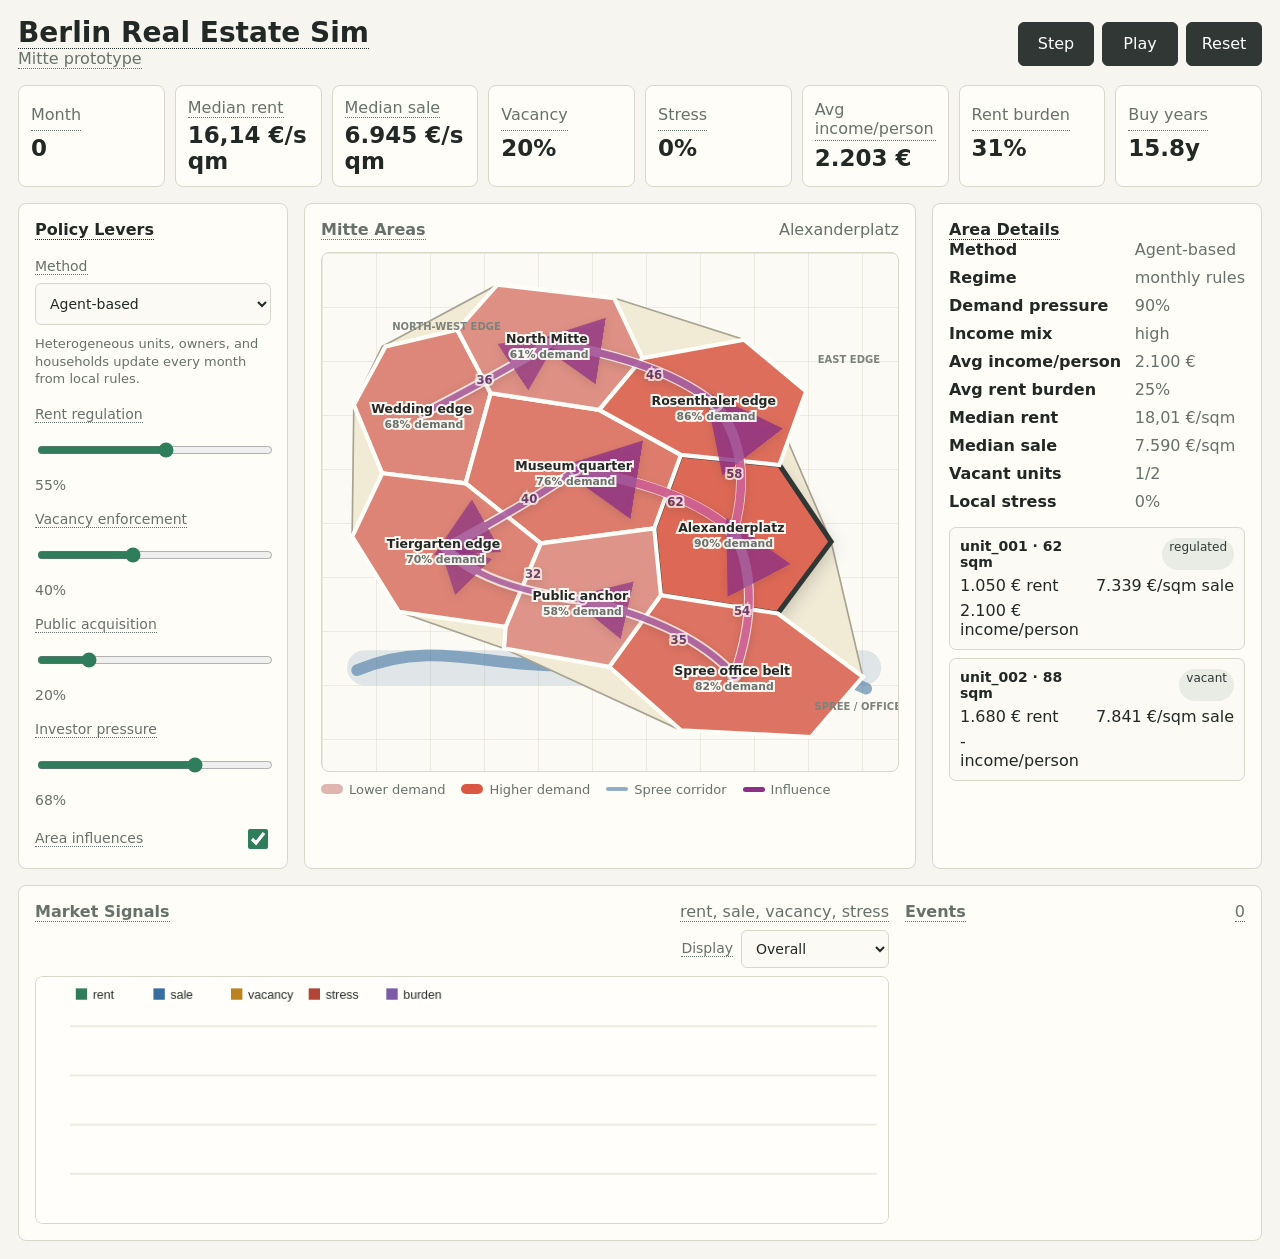
==== web/index.html @ 1802c82b "Add area-to-area influence modeling; implement spillover effects and UI controls for influence displ" ====
<!doctype html>
<html lang="en">
  <head>
    <meta charset="utf-8" />
    <meta name="viewport" content="width=device-width, initial-scale=1, viewport-fit=cover" />
    <meta name="theme-color" content="#303734" />
    <meta name="apple-mobile-web-app-capable" content="yes" />
    <meta name="apple-mobile-web-app-title" content="Berlin RE Sim" />
    <meta name="apple-mobile-web-app-status-bar-style" content="black-translucent" />
    <title>Berlin Real Estate Sim</title>
    <link rel="manifest" href="manifest.webmanifest" />
    <link rel="icon" href="icon.svg" type="image/svg+xml" />
    <link rel="apple-touch-icon" href="icon.svg" />
    <link rel="stylesheet" href="styles.css" />
  </head>
  <body>
    <main class="app">
      <header class="topbar">
        <div>
          <h1>
            <span
              class="info"
              tabindex="0"
              data-tooltip="A small game prototype for exploring how rent, purchase prices, vacancy, ownership, and policy interact in Berlin housing."
            >Berlin Real Estate Sim</span>
          </h1>
          <p
            class="info"
            tabindex="0"
            data-tooltip="The first scenario focuses on Mitte. More districts can be added later with the same data structure."
          >Mitte prototype</p>
        </div>
        <div class="run-controls" aria-label="simulation controls">
          <button id="stepBtn" type="button" title="Advance one month">Step</button>
          <button id="playBtn" type="button" title="Run or pause the simulation">Play</button>
          <button id="resetBtn" type="button" title="Reset scenario">Reset</button>
        </div>
      </header>

      <section class="metrics" aria-label="market metrics">
        <article>
          <span class="info" tabindex="0" data-tooltip="Each step advances the simulation by one month.">Month</span>
          <strong id="monthMetric">0</strong>
        </article>
        <article>
          <span
            class="info"
            tabindex="0"
            data-tooltip="The middle rent per square meter across all simulated units. This shows rental pressure without being dominated by one extreme unit."
          >Median rent</span>
          <strong id="rentMetric">-</strong>
        </article>
        <article>
          <span
            class="info"
            tabindex="0"
            data-tooltip="The middle estimated purchase price per square meter. This tracks the ownership and investor side of the market."
          >Median sale</span>
          <strong id="saleMetric">-</strong>
        </article>
        <article>
          <span
            class="info"
            tabindex="0"
            data-tooltip="The share of units currently empty. Vacancy can represent transition, speculation, enforcement gaps, or unaffordable supply."
          >Vacancy</span>
          <strong id="vacancyMetric">-</strong>
        </article>
        <article>
          <span
            class="info"
            tabindex="0"
            data-tooltip="Average household displacement stress. It rises when rent burden exceeds what households can tolerate."
          >Stress</span>
          <strong id="stressMetric">-</strong>
        </article>
        <article>
          <span
            class="info"
            tabindex="0"
            data-tooltip="Average monthly income per person, calculated as household income divided by household size."
          >Avg income/person</span>
          <strong id="incomeMetric">-</strong>
        </article>
        <article>
          <span
            class="info"
            tabindex="0"
            data-tooltip="Average rent burden across occupied units: monthly rent divided by monthly household income."
          >Rent burden</span>
          <strong id="burdenMetric">-</strong>
        </article>
        <article>
          <span
            class="info"
            tabindex="0"
            data-tooltip="Median purchase price compared with annual average individual income. Higher values mean buying is less reachable."
          >Buy years</span>
          <strong id="buyYearsMetric">-</strong>
        </article>
      </section>

      <section class="workspace">
        <aside class="panel controls-panel" aria-label="policy levers">
          <h2>
            <span
              class="info"
              tabindex="0"
              data-tooltip="Change these levers to test how regulation, enforcement, public ownership, and investment pressure alter the market."
            >Policy Levers</span>
          </h2>
          <label>
            <span
              class="info"
              tabindex="0"
              data-tooltip="Choose the simulation method. Agent-based follows unit and household rules; Markov chain samples market regimes from a transition matrix."
            >Method</span>
            <select id="methodControl">
              <option value="agent_based">Agent-based</option>
              <option value="markov_chain">Markov chain</option>
              <option value="mcmc_state">MCMC state sampler</option>
            </select>
          </label>
          <p id="methodDescription" class="method-description"></p>
          <label>
            <span
              class="info"
              tabindex="0"
              data-tooltip="Higher values slow rent increases, especially for regulated units. This can reduce stress but may shift owner incentives."
            >Rent regulation</span>
            <input id="rentControl" type="range" min="0" max="100" value="55" />
            <output id="rentControlValue">55%</output>
          </label>
          <label>
            <span
              class="info"
              tabindex="0"
              data-tooltip="Higher values make it more likely that vacant units return to rental supply."
            >Vacancy enforcement</span>
            <input id="vacancyControl" type="range" min="0" max="100" value="40" />
            <output id="vacancyControlValue">40%</output>
          </label>
          <label>
            <span
              class="info"
              tabindex="0"
              data-tooltip="Represents public or social ownership pressure. Higher values soften local demand pressure and speculative growth."
            >Public acquisition</span>
            <input id="publicControl" type="range" min="0" max="100" value="20" />
            <output id="publicControlValue">20%</output>
          </label>
          <label>
            <span
              class="info"
              tabindex="0"
              data-tooltip="Higher values increase purchase-price growth and make rental-to-sale conversion more attractive to profit-seeking owners."
            >Investor pressure</span>
            <input id="investorControl" type="range" min="0" max="100" value="68" />
            <output id="investorControlValue">68%</output>
          </label>
          <label class="toggle-row">
            <span
              class="info"
              tabindex="0"
              data-tooltip="Show directed area-to-area influence arrows. Thicker arrows mean stronger spillover pressure between areas."
            >Area influences</span>
            <input id="influenceControl" type="checkbox" checked />
          </label>
        </aside>

        <section class="map-panel" aria-label="neighborhood map">
          <div class="section-heading">
            <h2>
              <span
                class="info"
                tabindex="0"
                data-tooltip="A stylized Mitte map. Each labeled shape is clickable, and warmer color means higher demand pressure."
              >Mitte Areas</span>
            </h2>
            <span id="selectedName">Alexanderplatz</span>
          </div>
          <div id="mapGrid" class="map-canvas"></div>
        </section>

        <section class="panel detail-panel" aria-label="selected neighborhood details">
          <h2>
            <span
              class="info"
              tabindex="0"
              data-tooltip="Local values for the selected area, including rent, sale price, vacancy, and tenant stress."
            >Area Details</span>
          </h2>
          <dl id="areaDetails"></dl>
          <div class="unit-list" id="unitList"></div>
        </section>
      </section>

      <section class="chart-panel" aria-label="simulation charts">
        <div>
          <div class="section-heading">
            <h2>
              <span
                class="info"
                tabindex="0"
                data-tooltip="The chart compares normalized trends, so rent and sale prices show direction rather than exact euro values."
              >Market Signals</span>
            </h2>
            <span
              class="info"
              tabindex="0"
              data-tooltip="Green is rent, blue is sale price, yellow is vacancy, red is displacement stress."
            >rent, sale, vacancy, stress</span>
          </div>
          <div class="chart-tools" aria-label="market signal display options">
            <label>
              <span
                class="info"
                tabindex="0"
                data-tooltip="Overall compresses the full timeline into the visible chart. Time-series scroll gives each month fixed horizontal space and scrolls to the latest step."
              >Display</span>
              <select id="chartModeControl">
                <option value="overall">Overall</option>
                <option value="time_series">Time-series scroll</option>
              </select>
            </label>
          </div>
          <div id="chartViewport" class="chart-viewport">
            <canvas id="marketChart" width="900" height="260"></canvas>
          </div>
        </div>
        <div class="event-log">
          <div class="section-heading">
            <h2>
              <span
                class="info"
                tabindex="0"
                data-tooltip="Events explain why the model changed, such as displacement, vacancy enforcement, or conversion toward sale."
              >Events</span>
            </h2>
            <span
              id="eventCount"
              class="info"
              tabindex="0"
              data-tooltip="Number of logged simulation events."
            >0</span>
          </div>
          <ol id="eventLog"></ol>
        </div>
      </section>
    </main>

    <script src="game.js"></script>
    <script>
      if ("serviceWorker" in navigator && location.protocol !== "file:") {
        navigator.serviceWorker.register("service-worker.js");
      }
    </script>
  </body>
</html>
---- web/styles.css ----
:root {
  color-scheme: light;
  --bg: #f6f5ef;
  --ink: #222826;
  --muted: #66716b;
  --line: #d9d7ca;
  --panel: #fffdf7;
  --green: #2f7d5b;
  --red: #b44435;
  --blue: #386d9f;
  --gold: #b98321;
  --dark: #303734;
}

* {
  box-sizing: border-box;
}

html,
body {
  overflow-x: hidden;
}

body {
  margin: 0;
  background: var(--bg);
  color: var(--ink);
  font-family:
    Inter, ui-sans-serif, system-ui, -apple-system, BlinkMacSystemFont, "Segoe UI", sans-serif;
  -webkit-text-size-adjust: 100%;
}

button,
input,
select {
  font: inherit;
}

button,
.map-area,
input[type="range"] {
  touch-action: manipulation;
}

.app {
  display: grid;
  gap: 16px;
  min-height: 100vh;
  max-width: 100vw;
  padding: max(18px, env(safe-area-inset-top)) max(18px, env(safe-area-inset-right))
    max(18px, env(safe-area-inset-bottom)) max(18px, env(safe-area-inset-left));
}

.topbar,
.metrics,
.workspace,
.chart-panel {
  width: min(1380px, 100%);
  min-width: 0;
  margin: 0 auto;
}

.topbar {
  display: flex;
  align-items: center;
  justify-content: space-between;
  gap: 16px;
}

h1,
h2,
p {
  margin: 0;
}

h1 {
  font-size: 28px;
  font-weight: 760;
  letter-spacing: 0;
  line-height: 1.08;
}

h2 {
  font-size: 16px;
  letter-spacing: 0;
}

.topbar p,
.section-heading span,
.metrics span,
.panel label,
.event-log li,
dd {
  color: var(--muted);
}

.info {
  position: relative;
  display: inline-flex;
  align-items: center;
  width: fit-content;
  border-bottom: 1px dotted currentColor;
  cursor: help;
  outline: none;
  max-width: 100%;
}

.info::after {
  position: absolute;
  z-index: 20;
  left: 0;
  bottom: calc(100% + 9px);
  width: min(280px, calc(100vw - 36px));
  padding: 9px 10px;
  border: 1px solid #202623;
  border-radius: 7px;
  background: #202623;
  color: #fffdf7;
  box-shadow: 0 10px 26px rgba(34, 40, 38, 0.22);
  content: attr(data-tooltip);
  font-size: 13px;
  font-weight: 500;
  line-height: 1.35;
  opacity: 0;
  pointer-events: none;
  transform: translateY(4px);
  transition:
    opacity 140ms ease,
    transform 140ms ease;
}

.info::before {
  position: absolute;
  z-index: 21;
  left: 14px;
  bottom: calc(100% + 3px);
  border: 6px solid transparent;
  border-top-color: #202623;
  content: "";
  opacity: 0;
  pointer-events: none;
  transition: opacity 140ms ease;
}

.info:hover::after,
.info:focus-visible::after,
.info:hover::before,
.info:focus-visible::before {
  opacity: 1;
  transform: translateY(0);
}

.info:focus-visible {
  border-radius: 3px;
  box-shadow: 0 0 0 3px rgba(56, 109, 159, 0.24);
}

.topbar .info::after,
.metrics .info::after {
  top: calc(100% + 9px);
  bottom: auto;
}

.topbar .info::before,
.metrics .info::before {
  top: calc(100% + 3px);
  bottom: auto;
  border-top-color: transparent;
  border-bottom-color: #202623;
}

.run-controls {
  display: flex;
  gap: 8px;
  min-width: 0;
}

button {
  min-width: 76px;
  min-height: 44px;
  border: 1px solid var(--dark);
  border-radius: 6px;
  background: var(--dark);
  color: white;
  cursor: pointer;
}

button:hover {
  background: #1f2422;
}

.metrics {
  display: grid;
  grid-template-columns: repeat(auto-fit, minmax(140px, 1fr));
  gap: 10px;
  min-width: 0;
}

.metrics article,
.panel,
.chart-panel,
.map-panel {
  border: 1px solid var(--line);
  border-radius: 8px;
  background: var(--panel);
}

.metrics article {
  display: grid;
  gap: 4px;
  min-height: 76px;
  padding: 12px;
}

.metrics strong {
  font-size: 23px;
  letter-spacing: 0;
  overflow-wrap: anywhere;
}

.workspace {
  display: grid;
  grid-template-columns: 270px minmax(0, 1fr) 330px;
  gap: 16px;
  align-items: stretch;
  min-width: 0;
}

.panel,
.map-panel,
.chart-panel {
  min-width: 0;
  padding: 16px;
}

.controls-panel {
  display: grid;
  align-content: start;
  gap: 18px;
}

.controls-panel label {
  display: grid;
  grid-template-columns: 1fr auto;
  gap: 8px;
  font-size: 14px;
}

.controls-panel .toggle-row {
  align-items: center;
}

.controls-panel .toggle-row input {
  grid-column: auto;
  justify-self: end;
  width: 20px;
  min-height: 20px;
}

.controls-panel input {
  grid-column: 1 / -1;
  width: 100%;
  min-height: 34px;
  accent-color: var(--green);
}

.controls-panel select {
  grid-column: 1 / -1;
  width: 100%;
  min-height: 42px;
  padding: 0 10px;
  border: 1px solid var(--line);
  border-radius: 6px;
  background: #fbfaf4;
  color: var(--ink);
}

.method-description {
  margin-top: -8px;
  color: var(--muted);
  font-size: 13px;
  line-height: 1.35;
}

.section-heading {
  display: flex;
  align-items: baseline;
  justify-content: space-between;
  gap: 12px;
  margin-bottom: 12px;
  min-width: 0;
}

.section-heading > * {
  min-width: 0;
}

.map-canvas {
  display: grid;
  gap: 10px;
  min-height: 0;
  min-width: 0;
}

.mitte-map {
  display: block;
  width: 100%;
  height: auto;
  aspect-ratio: 690 / 620;
  border: 1px solid var(--line);
  border-radius: 8px;
  background:
    linear-gradient(90deg, rgba(217, 215, 202, 0.45) 1px, transparent 1px),
    linear-gradient(rgba(217, 215, 202, 0.45) 1px, transparent 1px),
    #fbfaf4;
  background-size: 54px 54px;
}

.map-ring {
  fill: #f1ead5;
  stroke: #a8a291;
  stroke-width: 2;
}

.map-water {
  fill: rgba(56, 109, 159, 0.14);
}

.map-river {
  fill: none;
  stroke: rgba(56, 109, 159, 0.55);
  stroke-linecap: round;
  stroke-width: 14;
}

.map-area {
  cursor: pointer;
  outline: none;
}

.influence-layer {
  pointer-events: auto;
}

.influence-edge {
  filter: drop-shadow(0 3px 5px rgba(34, 40, 38, 0.16));
}

.influence-edge .influence-halo {
  fill: none;
  stroke: #fffdf7;
  stroke-linecap: round;
  stroke-width: 12;
  opacity: 0.76;
}

.influence-edge .influence-line {
  fill: none;
  stroke: #8d2f87;
  stroke-linecap: round;
  marker-end: url(#influenceArrow);
  mix-blend-mode: multiply;
}

.influence-edge.selected .influence-line {
  stroke: #c43e7f;
}

.influence-edge circle {
  fill: #8d2f87;
  opacity: 0.48;
  stroke: #fffdf7;
  stroke-width: 3;
}

.influence-edge text {
  fill: #4a2454;
  font-size: 14px;
  font-weight: 800;
  opacity: 0.72;
  paint-order: stroke;
  pointer-events: none;
  stroke: #fffdf7;
  stroke-width: 5px;
}

#influenceArrow path {
  fill: #8d2f87;
}

.map-area path {
  stroke: #fffdf7;
  stroke-width: 5;
  transition:
    filter 140ms ease,
    stroke 140ms ease,
    stroke-width 140ms ease;
}

.map-area:hover path,
.map-area:focus-visible path,
.map-area.selected path {
  filter: drop-shadow(0 8px 10px rgba(34, 40, 38, 0.2));
  stroke: var(--dark);
  stroke-width: 6;
}

.map-label text {
  fill: var(--ink);
  font-size: 15px;
  font-weight: 760;
  letter-spacing: 0;
  paint-order: stroke;
  pointer-events: none;
  stroke: rgba(255, 253, 247, 0.92);
  stroke-width: 5px;
}

.map-label tspan + tspan {
  fill: var(--muted);
  font-size: 13px;
  font-weight: 650;
}

.map-place-labels text {
  fill: #7d827b;
  font-size: 12px;
  font-weight: 700;
  letter-spacing: 0;
  text-transform: uppercase;
}

.map-legend {
  display: flex;
  flex-wrap: wrap;
  gap: 10px 16px;
  color: var(--muted);
  font-size: 13px;
}

.map-legend span {
  display: inline-flex;
  align-items: center;
  gap: 6px;
}

.map-legend i {
  display: inline-block;
  width: 22px;
  height: 10px;
  border-radius: 999px;
}

.map-legend .low {
  background: hsl(8 42% 78%);
}

.map-legend .high {
  background: hsl(8 68% 56%);
}

.map-legend .line {
  height: 4px;
  background: rgba(56, 109, 159, 0.55);
}

.map-legend .arrow {
  height: 5px;
  background: #8d2f87;
}

dl {
  display: grid;
  grid-template-columns: 1fr auto;
  gap: 9px 12px;
  margin: 0 0 16px;
}

dt {
  font-weight: 680;
}

dd {
  margin: 0;
}

.unit-list {
  display: grid;
  gap: 8px;
}

.unit-row {
  display: grid;
  grid-template-columns: 1fr auto;
  gap: 6px 10px;
  padding: 10px;
  border: 1px solid var(--line);
  border-radius: 7px;
  background: #fbfaf4;
}

.unit-row strong {
  font-size: 14px;
}

.tag {
  justify-self: end;
  padding: 2px 7px;
  border-radius: 999px;
  background: #e9ece5;
  color: var(--dark);
  font-size: 12px;
}

.chart-panel {
  display: grid;
  grid-template-columns: minmax(0, 1fr) 340px;
  gap: 16px;
  min-width: 0;
}

.chart-tools {
  display: flex;
  justify-content: flex-end;
  margin: -4px 0 8px;
}

.chart-tools label {
  display: inline-grid;
  grid-template-columns: auto 148px;
  align-items: center;
  gap: 8px;
  color: var(--muted);
  font-size: 14px;
}

.chart-tools select {
  min-height: 38px;
  padding: 0 10px;
  border: 1px solid var(--line);
  border-radius: 6px;
  background: #fbfaf4;
  color: var(--ink);
}

.chart-viewport {
  max-width: 100%;
  overflow-x: hidden;
}

.chart-viewport.scrollable {
  overflow-x: auto;
  padding-bottom: 8px;
  -webkit-overflow-scrolling: touch;
}

.chart-viewport.scrollable canvas {
  width: auto;
  max-width: none;
}

canvas {
  display: block;
  width: 100%;
  height: auto;
  max-height: 260px;
  border: 1px solid var(--line);
  border-radius: 8px;
  background: #fffefa;
}

.event-log ol {
  display: grid;
  gap: 8px;
  max-height: 220px;
  margin: 0;
  padding-left: 20px;
  overflow: auto;
}

.event-log li {
  font-size: 13px;
}

@media (max-width: 980px) {
  .workspace,
  .chart-panel {
    grid-template-columns: 1fr;
  }

  .metrics {
    grid-template-columns: repeat(2, minmax(0, 1fr));
  }
}

@media (max-width: 620px) {
  .app {
    gap: 12px;
    padding: max(12px, env(safe-area-inset-top)) max(12px, env(safe-area-inset-right))
      max(12px, env(safe-area-inset-bottom)) max(12px, env(safe-area-inset-left));
  }

  .topbar {
    position: sticky;
    top: 0;
    z-index: 30;
    align-items: stretch;
    padding: 10px 0 8px;
    background: rgba(246, 245, 239, 0.96);
    backdrop-filter: blur(12px);
    flex-direction: column;
  }

  h1 {
    font-size: 22px;
  }

  .run-controls {
    display: grid;
    grid-template-columns: repeat(3, 1fr);
  }

  button {
    min-width: 0;
  }

  .metrics {
    grid-template-columns: repeat(2, minmax(0, 1fr));
    gap: 8px;
  }

  .metrics article {
    min-height: 68px;
    padding: 10px;
  }

  .metrics strong {
    font-size: 20px;
  }

  .panel,
  .map-panel,
  .chart-panel {
    padding: 12px;
  }

  .controls-panel {
    gap: 14px;
  }

  .section-heading {
    align-items: start;
    flex-direction: column;
    gap: 3px;
  }

  .map-canvas {
    min-height: 0;
  }

  .mitte-map {
    aspect-ratio: 690 / 700;
  }

  .map-label text {
    font-size: 17px;
  }

  .map-label tspan + tspan {
    font-size: 15px;
  }

  .map-place-labels {
    display: none;
  }

  .unit-row {
    grid-template-columns: 1fr;
  }

  .tag {
    justify-self: start;
  }

  .chart-tools {
    justify-content: stretch;
  }

  .chart-tools label {
    width: 100%;
    grid-template-columns: 1fr;
  }

  .chart-viewport.scrollable canvas {
    width: auto;
    max-width: none;
  }

  canvas {
    width: 100%;
    max-width: 100%;
  }

  .event-log ol {
    max-height: 180px;
  }
}

@media (max-width: 420px) {
  .metrics {
    grid-template-columns: 1fr;
  }

  .controls-panel label,
  dl {
    grid-template-columns: 1fr;
  }

  .controls-panel output,
  dd {
    justify-self: start;
  }

  .map-label text {
    font-size: 15px;
  }

  .map-label tspan + tspan {
    font-size: 13px;
  }
}
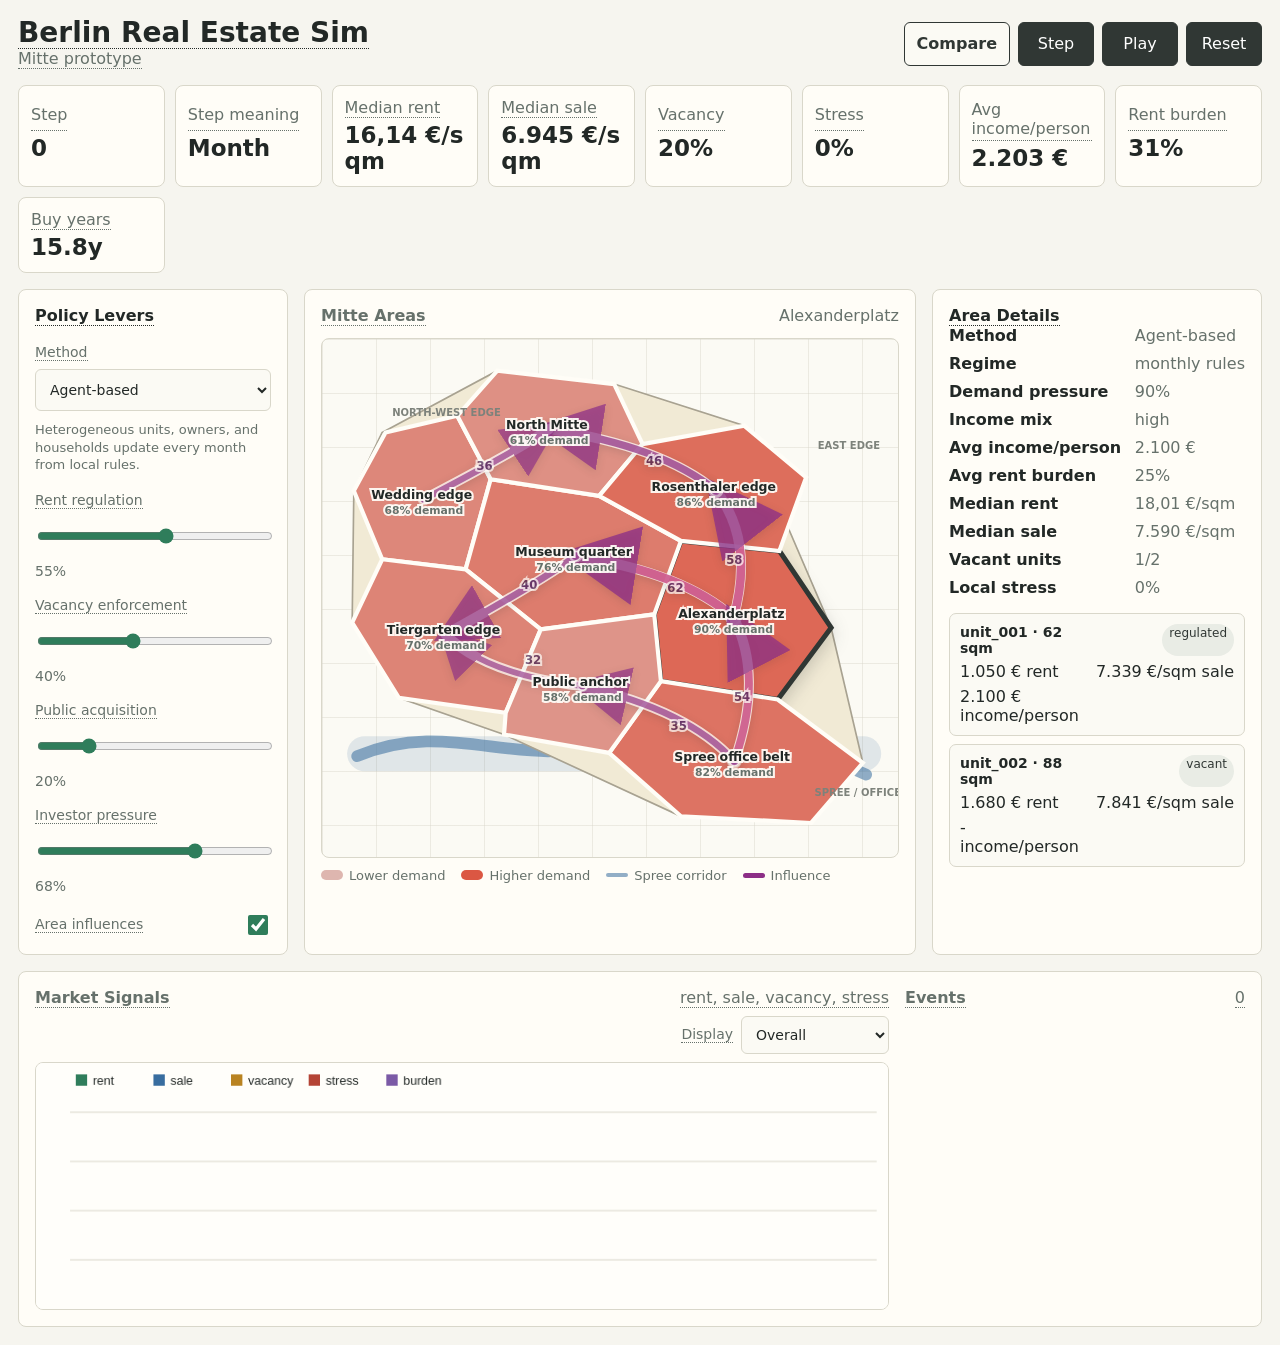
==== commit 89c6b269: "Add comparison feature for simulation methods; implement UI for shared controls and display results" ====
--- a/web/index.html
+++ b/web/index.html
@@ -31,7 +31,8 @@
           >Mitte prototype</p>
         </div>
         <div class="run-controls" aria-label="simulation controls">
-          <button id="stepBtn" type="button" title="Advance one month">Step</button>
+          <a class="nav-link" href="compare.html">Compare</a>
+          <button id="stepBtn" type="button" title="Advance one simulation step">Step</button>
           <button id="playBtn" type="button" title="Run or pause the simulation">Play</button>
           <button id="resetBtn" type="button" title="Reset scenario">Reset</button>
         </div>
@@ -39,8 +40,20 @@
 
       <section class="metrics" aria-label="market metrics">
         <article>
-          <span class="info" tabindex="0" data-tooltip="Each step advances the simulation by one month.">Month</span>
+          <span
+            class="info"
+            tabindex="0"
+            data-tooltip="Shared comparison axis. In ABM it means a simulated month; in Markov it means a state transition; in MCMC it means a sample iteration."
+          >Step</span>
           <strong id="monthMetric">0</strong>
+        </article>
+        <article>
+          <span
+            class="info"
+            tabindex="0"
+            data-tooltip="What one step means for the selected simulation method."
+          >Step meaning</span>
+          <strong id="stepMeaningMetric">Month</strong>
         </article>
         <article>
           <span
@@ -216,7 +229,7 @@
               <span
                 class="info"
                 tabindex="0"
-                data-tooltip="Overall compresses the full timeline into the visible chart. Time-series scroll gives each month fixed horizontal space and scrolls to the latest step."
+                data-tooltip="Overall compresses the full timeline into the visible chart. Time-series scroll gives each step fixed horizontal space and scrolls to the latest step."
               >Display</span>
               <select id="chartModeControl">
                 <option value="overall">Overall</option>
--- a/web/styles.css
+++ b/web/styles.css
@@ -189,6 +189,24 @@
   background: #1f2422;
 }
 
+.nav-link {
+  display: inline-grid;
+  place-items: center;
+  min-width: 86px;
+  min-height: 44px;
+  padding: 0 12px;
+  border: 1px solid var(--dark);
+  border-radius: 6px;
+  background: #fbfaf4;
+  color: var(--dark);
+  font-weight: 700;
+  text-decoration: none;
+}
+
+.nav-link:hover {
+  background: #ece8da;
+}
+
 .metrics {
   display: grid;
   grid-template-columns: repeat(auto-fit, minmax(140px, 1fr));
@@ -519,6 +537,49 @@
   min-width: 0;
 }
 
+.compare-layout {
+  display: grid;
+  grid-template-columns: 280px minmax(0, 1fr);
+  gap: 16px;
+  width: min(1380px, 100%);
+  min-width: 0;
+  margin: 0 auto;
+}
+
+.comparison-surface {
+  display: grid;
+  gap: 16px;
+  min-width: 0;
+}
+
+.comparison-cards {
+  display: grid;
+  grid-template-columns: repeat(3, minmax(0, 1fr));
+  gap: 10px;
+}
+
+.comparison-card {
+  display: grid;
+  gap: 10px;
+  padding: 14px;
+  border: 1px solid var(--line);
+  border-radius: 8px;
+  background: var(--panel);
+}
+
+.comparison-card > span {
+  color: var(--muted);
+  font-size: 13px;
+}
+
+.comparison-card dl {
+  margin: 0;
+}
+
+.compare-chart-panel {
+  grid-template-columns: 1fr;
+}
+
 .chart-tools {
   display: flex;
   justify-content: flex-end;
@@ -584,12 +645,17 @@
 
 @media (max-width: 980px) {
   .workspace,
-  .chart-panel {
+  .chart-panel,
+  .compare-layout {
     grid-template-columns: 1fr;
   }
 
   .metrics {
     grid-template-columns: repeat(2, minmax(0, 1fr));
+  }
+
+  .comparison-cards {
+    grid-template-columns: 1fr;
   }
 }
 
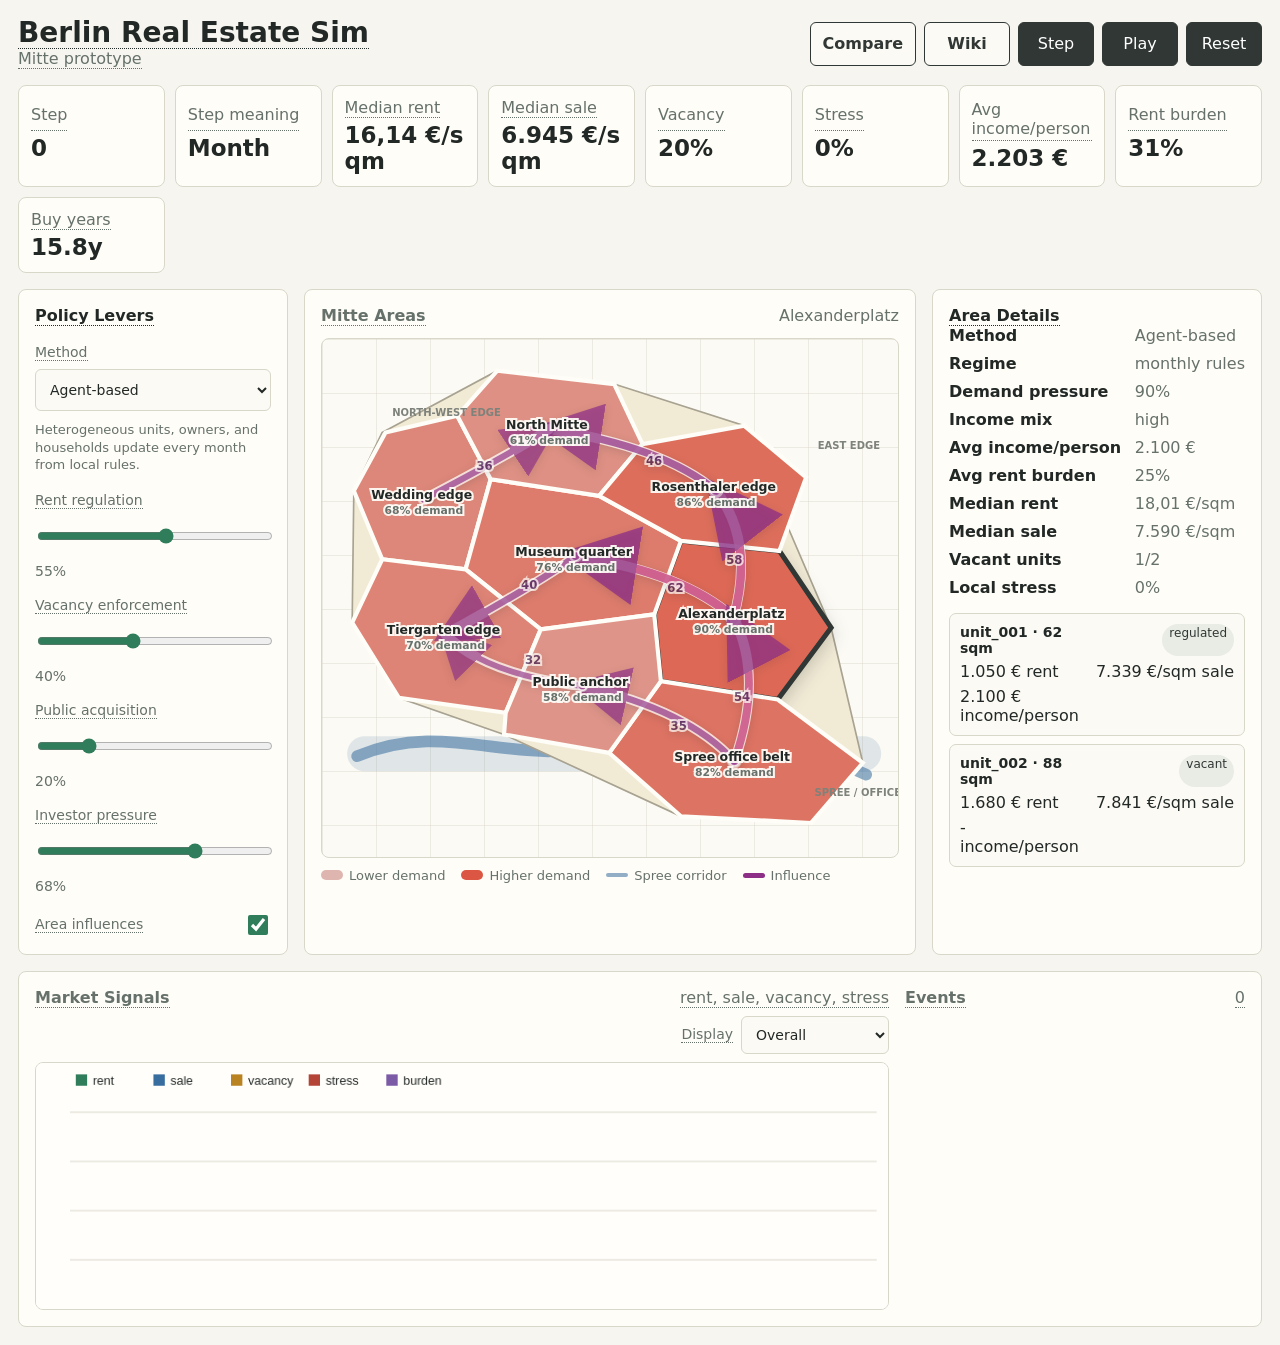
==== commit 36e6f5ed: "Add wiki page and search functionality; update navigation links and service worker cache" ====
--- a/web/index.html
+++ b/web/index.html
@@ -32,6 +32,7 @@
         </div>
         <div class="run-controls" aria-label="simulation controls">
           <a class="nav-link" href="compare.html">Compare</a>
+          <a class="nav-link" href="wiki.html">Wiki</a>
           <button id="stepBtn" type="button" title="Advance one simulation step">Step</button>
           <button id="playBtn" type="button" title="Run or pause the simulation">Play</button>
           <button id="resetBtn" type="button" title="Reset scenario">Reset</button>
@@ -130,6 +131,7 @@
             >Method</span>
             <select id="methodControl">
               <option value="agent_based">Agent-based</option>
+              <option value="analytical">Analytical baseline</option>
               <option value="markov_chain">Markov chain</option>
               <option value="mcmc_state">MCMC state sampler</option>
             </select>
--- a/web/styles.css
+++ b/web/styles.css
@@ -54,7 +54,8 @@
 .topbar,
 .metrics,
 .workspace,
-.chart-panel {
+.chart-panel,
+.wiki-layout {
   width: min(1380px, 100%);
   min-width: 0;
   margin: 0 auto;
@@ -171,6 +172,7 @@
 
 .run-controls {
   display: flex;
+  flex-wrap: wrap;
   gap: 8px;
   min-width: 0;
 }
@@ -580,6 +582,107 @@
   grid-template-columns: 1fr;
 }
 
+.wiki-layout {
+  display: grid;
+  grid-template-columns: 300px minmax(0, 1fr);
+  gap: 16px;
+  align-items: start;
+}
+
+.wiki-search-panel {
+  display: grid;
+  gap: 16px;
+}
+
+.wiki-search-panel label {
+  display: grid;
+  gap: 8px;
+  color: var(--muted);
+  font-size: 14px;
+}
+
+.wiki-search-panel input,
+.wiki-search-panel select {
+  width: 100%;
+  min-height: 42px;
+  padding: 0 10px;
+  border: 1px solid var(--line);
+  border-radius: 6px;
+  background: #fbfaf4;
+  color: var(--ink);
+}
+
+.wiki-count {
+  color: var(--muted);
+  font-size: 14px;
+}
+
+.wiki-content {
+  min-width: 0;
+}
+
+.wiki-results {
+  display: grid;
+  grid-template-columns: repeat(2, minmax(0, 1fr));
+  gap: 12px;
+}
+
+.wiki-entry {
+  display: grid;
+  gap: 10px;
+  padding: 14px;
+  border: 1px solid var(--line);
+  border-radius: 8px;
+  background: var(--panel);
+}
+
+.wiki-entry p {
+  color: var(--muted);
+  font-size: 14px;
+  line-height: 1.45;
+}
+
+.wiki-entry details {
+  color: var(--muted);
+  font-size: 14px;
+  line-height: 1.45;
+}
+
+.wiki-entry summary {
+  color: var(--ink);
+  cursor: pointer;
+  font-weight: 680;
+}
+
+.wiki-entry details p {
+  margin-top: 10px;
+}
+
+.wiki-category {
+  color: var(--green);
+  font-size: 12px;
+  font-weight: 780;
+  text-transform: uppercase;
+}
+
+.wiki-tags {
+  display: flex;
+  flex-wrap: wrap;
+  gap: 6px;
+}
+
+.wiki-tags span {
+  padding: 3px 7px;
+  border-radius: 999px;
+  background: #e9ece5;
+  color: var(--dark);
+  font-size: 12px;
+}
+
+.empty-state {
+  grid-column: 1 / -1;
+}
+
 .chart-tools {
   display: flex;
   justify-content: flex-end;
@@ -646,7 +749,8 @@
 @media (max-width: 980px) {
   .workspace,
   .chart-panel,
-  .compare-layout {
+  .compare-layout,
+  .wiki-layout {
     grid-template-columns: 1fr;
   }
 
@@ -654,7 +758,8 @@
     grid-template-columns: repeat(2, minmax(0, 1fr));
   }
 
-  .comparison-cards {
+  .comparison-cards,
+  .wiki-results {
     grid-template-columns: 1fr;
   }
 }
@@ -683,7 +788,7 @@
 
   .run-controls {
     display: grid;
-    grid-template-columns: repeat(3, 1fr);
+    grid-template-columns: repeat(auto-fit, minmax(72px, 1fr));
   }
 
   button {
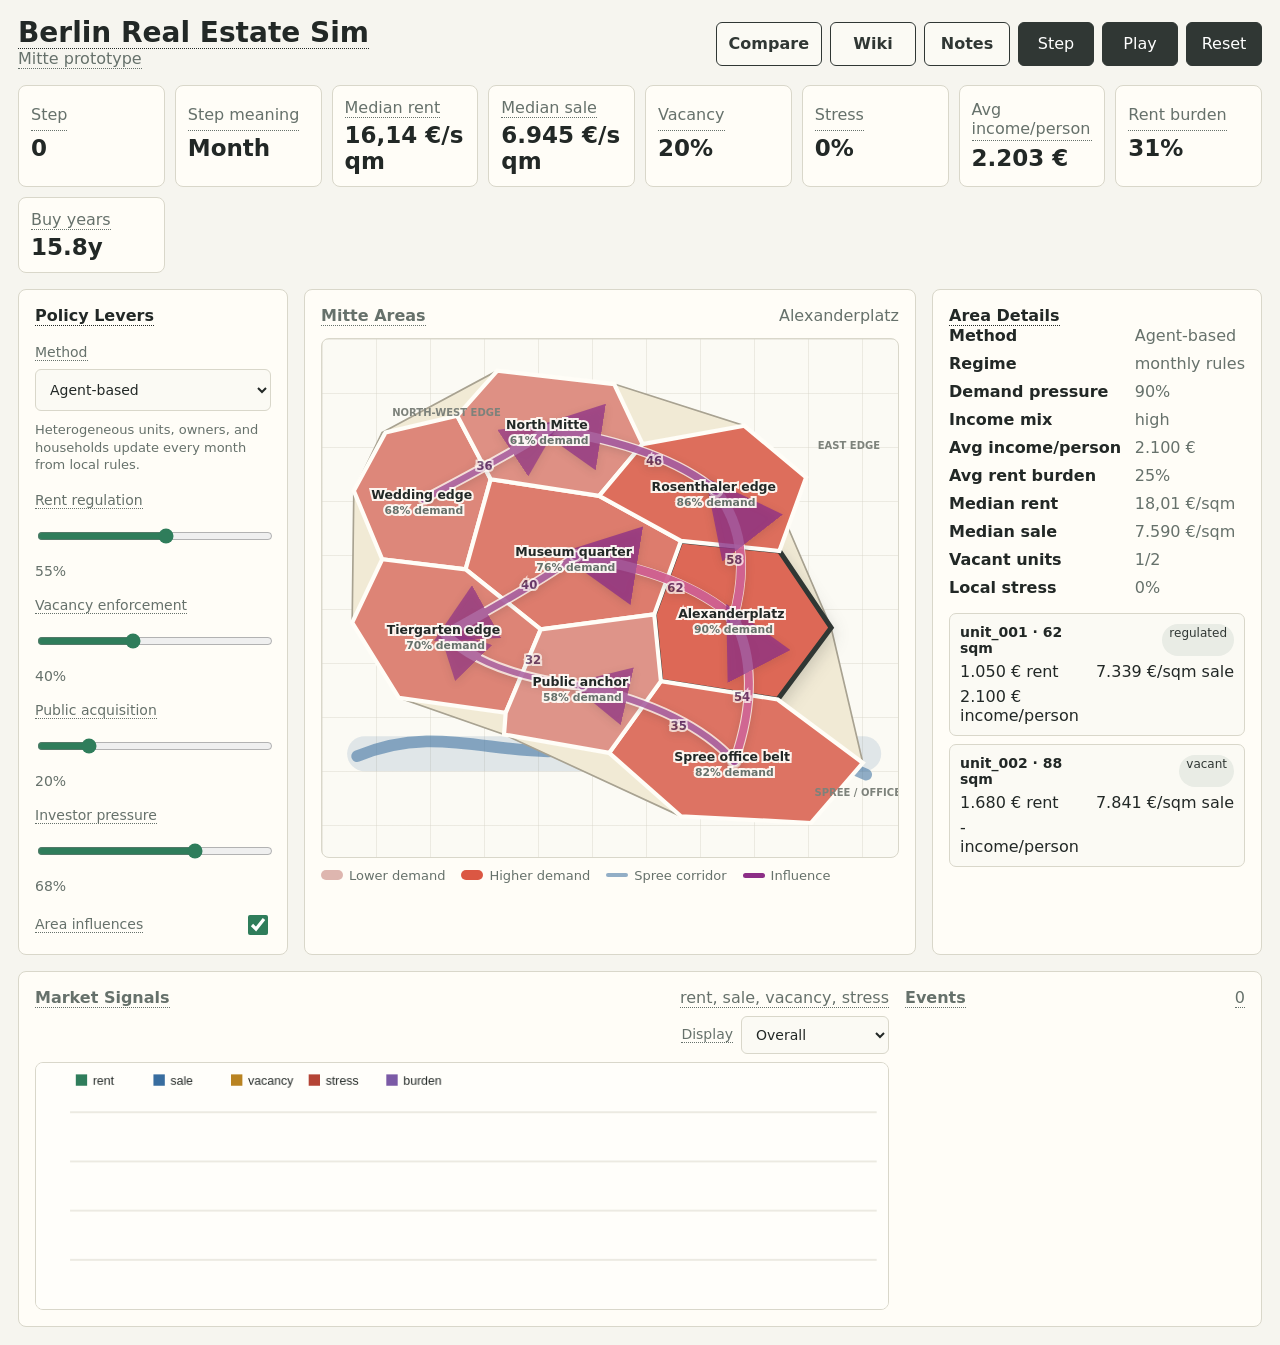
==== commit 9f34815a: "Add implementation notes page; update navigation links and service worker cache" ====
--- a/web/index.html
+++ b/web/index.html
@@ -33,6 +33,7 @@
         <div class="run-controls" aria-label="simulation controls">
           <a class="nav-link" href="compare.html">Compare</a>
           <a class="nav-link" href="wiki.html">Wiki</a>
+          <a class="nav-link" href="notes.html">Notes</a>
           <button id="stepBtn" type="button" title="Advance one simulation step">Step</button>
           <button id="playBtn" type="button" title="Run or pause the simulation">Play</button>
           <button id="resetBtn" type="button" title="Reset scenario">Reset</button>
--- a/web/styles.css
+++ b/web/styles.css
@@ -55,7 +55,8 @@
 .metrics,
 .workspace,
 .chart-panel,
-.wiki-layout {
+.wiki-layout,
+.notes-layout {
   width: min(1380px, 100%);
   min-width: 0;
   margin: 0 auto;
@@ -683,6 +684,121 @@
   grid-column: 1 / -1;
 }
 
+.notes-layout {
+  display: grid;
+  grid-template-columns: 300px minmax(0, 1fr);
+  gap: 16px;
+  align-items: start;
+}
+
+.notes-sidebar {
+  display: grid;
+  gap: 14px;
+}
+
+.notes-sidebar strong {
+  font-size: 24px;
+  line-height: 1.1;
+}
+
+.notes-sidebar p {
+  color: var(--muted);
+  font-size: 14px;
+  line-height: 1.4;
+}
+
+.notes-sidebar label {
+  display: grid;
+  gap: 8px;
+  color: var(--muted);
+  font-size: 14px;
+}
+
+.notes-sidebar select {
+  width: 100%;
+  min-height: 42px;
+  padding: 0 10px;
+  border: 1px solid var(--line);
+  border-radius: 6px;
+  background: #fbfaf4;
+  color: var(--ink);
+}
+
+.notes-content {
+  display: grid;
+  gap: 16px;
+  min-width: 0;
+}
+
+.notes-section {
+  min-width: 0;
+}
+
+.notes-grid {
+  display: grid;
+  grid-template-columns: repeat(2, minmax(0, 1fr));
+  gap: 12px;
+}
+
+.note-card,
+.version-card {
+  display: grid;
+  gap: 10px;
+  padding: 14px;
+  border: 1px solid var(--line);
+  border-radius: 8px;
+  background: var(--panel);
+}
+
+.note-card > span {
+  color: var(--green);
+  font-size: 12px;
+  font-weight: 780;
+  text-transform: uppercase;
+}
+
+.note-card p {
+  color: var(--muted);
+  font-size: 14px;
+  line-height: 1.45;
+}
+
+.note-card code {
+  padding: 8px;
+  border-radius: 6px;
+  background: #ece8da;
+  color: var(--dark);
+  font-size: 12px;
+  overflow-wrap: anywhere;
+}
+
+.version-list {
+  display: grid;
+  gap: 10px;
+}
+
+.version-card > div {
+  display: flex;
+  justify-content: space-between;
+  gap: 12px;
+  color: var(--muted);
+  font-size: 13px;
+}
+
+.version-card strong {
+  color: var(--green);
+}
+
+.version-card ul {
+  display: grid;
+  gap: 6px;
+  margin: 0;
+  padding-left: 18px;
+  color: var(--muted);
+  font-size: 14px;
+  line-height: 1.4;
+}
+
 .chart-tools {
   display: flex;
   justify-content: flex-end;
@@ -750,7 +866,8 @@
   .workspace,
   .chart-panel,
   .compare-layout,
-  .wiki-layout {
+  .wiki-layout,
+  .notes-layout {
     grid-template-columns: 1fr;
   }
 
@@ -759,7 +876,8 @@
   }
 
   .comparison-cards,
-  .wiki-results {
+  .wiki-results,
+  .notes-grid {
     grid-template-columns: 1fr;
   }
 }
@@ -811,7 +929,8 @@
 
   .panel,
   .map-panel,
-  .chart-panel {
+  .chart-panel,
+  .notes-sidebar {
     padding: 12px;
   }
 
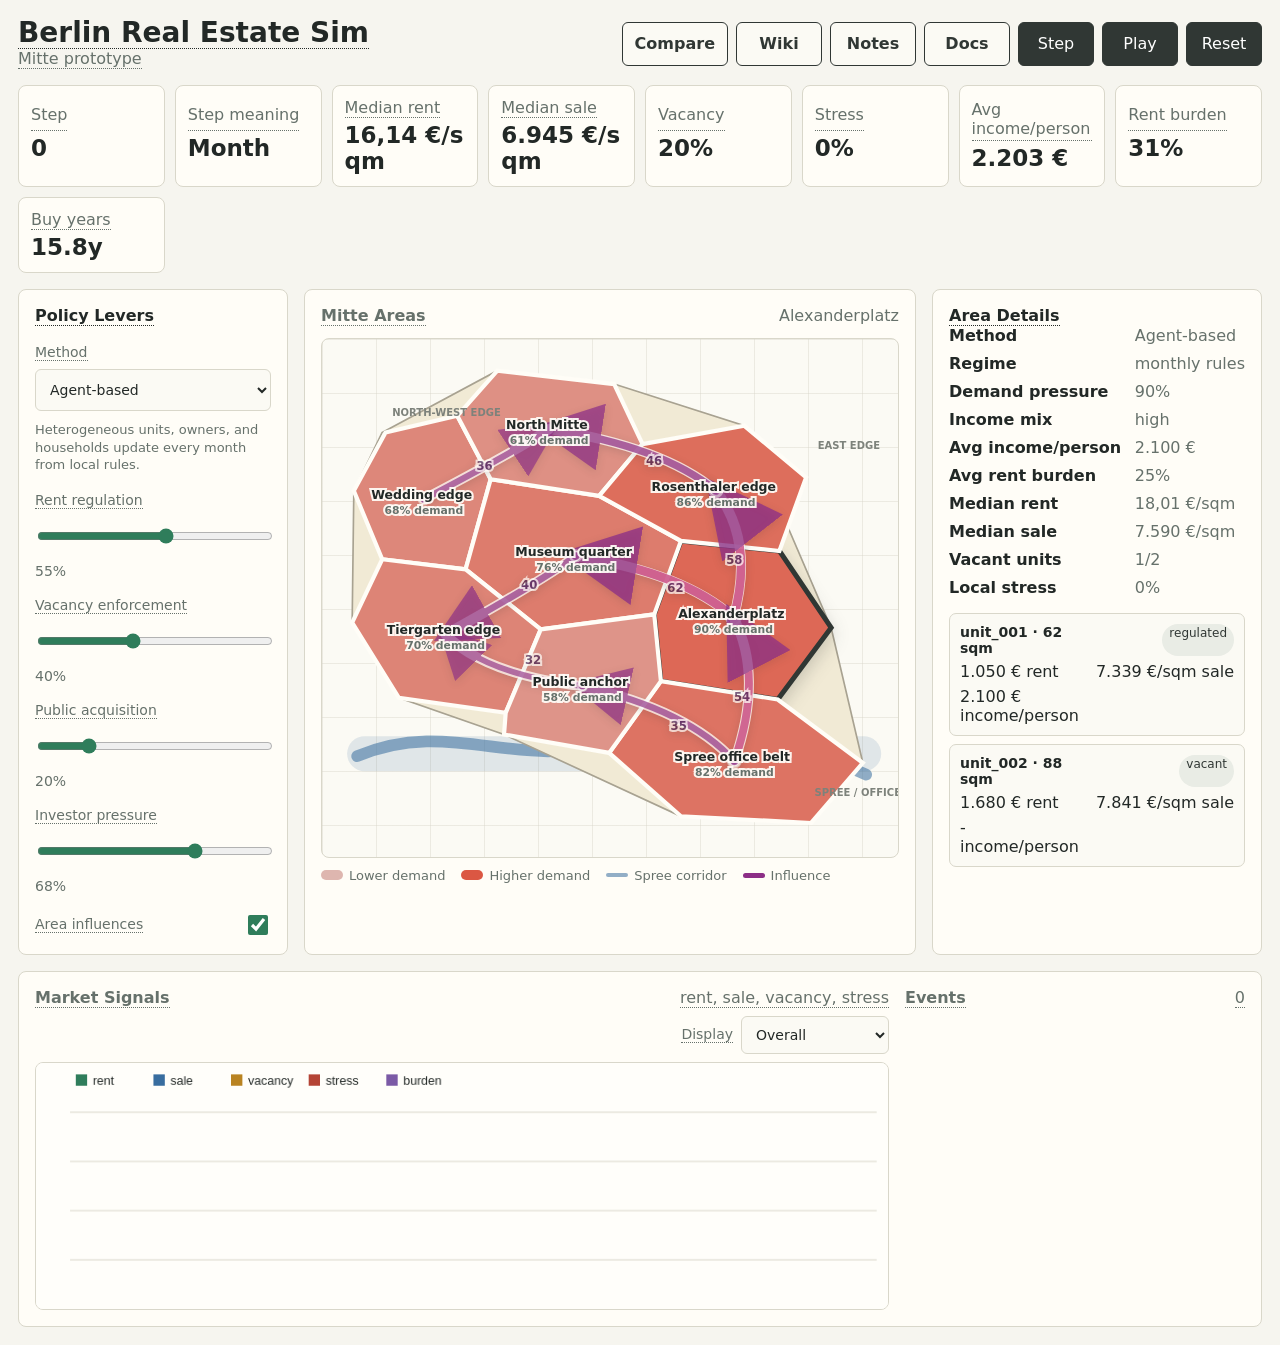
==== commit ea425231: "Add documentation rendering and navigation to web app - Create `docs-content.json` to bundle README " ====
--- a/web/index.html
+++ b/web/index.html
@@ -34,6 +34,7 @@
           <a class="nav-link" href="compare.html">Compare</a>
           <a class="nav-link" href="wiki.html">Wiki</a>
           <a class="nav-link" href="notes.html">Notes</a>
+          <a class="nav-link" href="docs.html">Docs</a>
           <button id="stepBtn" type="button" title="Advance one simulation step">Step</button>
           <button id="playBtn" type="button" title="Run or pause the simulation">Play</button>
           <button id="resetBtn" type="button" title="Reset scenario">Reset</button>
--- a/web/styles.css
+++ b/web/styles.css
@@ -56,7 +56,8 @@
 .workspace,
 .chart-panel,
 .wiki-layout,
-.notes-layout {
+.notes-layout,
+.docs-layout {
   width: min(1380px, 100%);
   min-width: 0;
   margin: 0 auto;
@@ -659,6 +660,80 @@
   margin-top: 10px;
 }
 
+.wiki-math {
+  margin: 10px 0 0;
+  padding: 12px;
+  border: 1px solid var(--line);
+  border-left: 4px solid var(--blue);
+  border-radius: 8px;
+  background: #fffefa;
+  color: var(--dark);
+  font-size: 13px;
+  line-height: 1.55;
+}
+
+.wiki-math strong {
+  display: block;
+  margin-bottom: 4px;
+  color: var(--ink);
+  font-size: 13px;
+}
+
+.wiki-math p {
+  margin: 0 0 8px;
+}
+
+.wiki-equations {
+  display: grid;
+  gap: 8px;
+}
+
+.wiki-equation {
+  min-width: 0;
+  overflow-x: auto;
+  padding: 8px;
+  border-radius: 6px;
+  background: #f3f0e6;
+  -webkit-overflow-scrolling: touch;
+}
+
+.wiki-equation mjx-container {
+  margin: 0 !important;
+  min-width: max-content;
+  font-size: 112%;
+}
+
+.wiki-parameters {
+  display: grid;
+  gap: 8px;
+  margin-top: 12px;
+}
+
+.wiki-parameters dl {
+  display: grid;
+  grid-template-columns: minmax(92px, auto) minmax(0, 1fr);
+  gap: 6px 12px;
+  margin: 0;
+}
+
+.wiki-parameters dt {
+  min-width: 0;
+  overflow-x: auto;
+  color: var(--ink);
+  font-weight: 720;
+  -webkit-overflow-scrolling: touch;
+}
+
+.wiki-parameters dt mjx-container {
+  margin: 0 !important;
+}
+
+.wiki-parameters dd {
+  color: var(--muted);
+  font-size: 13px;
+  line-height: 1.35;
+}
+
 .wiki-category {
   color: var(--green);
   font-size: 12px;
@@ -789,6 +864,18 @@
   color: var(--green);
 }
 
+.version-commit {
+  width: fit-content;
+  color: var(--blue);
+  font-size: 13px;
+  font-weight: 720;
+  text-decoration: none;
+}
+
+.version-commit:hover {
+  text-decoration: underline;
+}
+
 .version-card ul {
   display: grid;
   gap: 6px;
@@ -797,6 +884,125 @@
   color: var(--muted);
   font-size: 14px;
   line-height: 1.4;
+}
+
+.docs-layout {
+  display: grid;
+  grid-template-columns: 300px minmax(0, 1fr);
+  gap: 16px;
+  align-items: start;
+}
+
+.docs-sidebar {
+  display: grid;
+  gap: 14px;
+}
+
+.docs-sidebar label {
+  display: grid;
+  gap: 8px;
+  color: var(--muted);
+  font-size: 14px;
+}
+
+.docs-sidebar input {
+  width: 100%;
+  min-height: 42px;
+  padding: 0 10px;
+  border: 1px solid var(--line);
+  border-radius: 6px;
+  background: #fbfaf4;
+  color: var(--ink);
+}
+
+.docs-nav {
+  display: grid;
+  gap: 8px;
+}
+
+.docs-nav-item {
+  display: grid;
+  gap: 3px;
+  min-height: 0;
+  padding: 10px;
+  border-color: var(--line);
+  background: #fbfaf4;
+  color: var(--ink);
+  text-align: left;
+}
+
+.docs-nav-item:hover,
+.docs-nav-item.selected {
+  border-color: var(--dark);
+  background: #ece8da;
+}
+
+.docs-nav-item span,
+.docs-empty {
+  color: var(--muted);
+  font-size: 12px;
+}
+
+.docs-reader {
+  min-width: 0;
+  padding: 16px;
+  border: 1px solid var(--line);
+  border-radius: 8px;
+  background: var(--panel);
+}
+
+.markdown-body {
+  display: grid;
+  gap: 10px;
+  color: var(--ink);
+  line-height: 1.55;
+}
+
+.markdown-body h1,
+.markdown-body h2,
+.markdown-body h3,
+.markdown-body h4 {
+  margin-top: 8px;
+}
+
+.markdown-body p,
+.markdown-body li {
+  color: var(--muted);
+}
+
+.markdown-body ul {
+  display: grid;
+  gap: 5px;
+  margin: 0;
+  padding-left: 20px;
+}
+
+.markdown-body a {
+  color: var(--blue);
+  font-weight: 700;
+}
+
+.markdown-body code {
+  padding: 2px 5px;
+  border-radius: 4px;
+  background: #ece8da;
+  color: var(--dark);
+}
+
+.markdown-body pre {
+  margin: 0;
+  max-width: 100%;
+  overflow-x: auto;
+  padding: 10px;
+  border-radius: 7px;
+  background: #202623;
+  color: #fffdf7;
+}
+
+.markdown-body pre code {
+  padding: 0;
+  background: transparent;
+  color: inherit;
 }
 
 .chart-tools {
@@ -867,7 +1073,8 @@
   .chart-panel,
   .compare-layout,
   .wiki-layout,
-  .notes-layout {
+  .notes-layout,
+  .docs-layout {
     grid-template-columns: 1fr;
   }
 
@@ -930,7 +1137,9 @@
   .panel,
   .map-panel,
   .chart-panel,
-  .notes-sidebar {
+  .notes-sidebar,
+  .docs-sidebar,
+  .docs-reader {
     padding: 12px;
   }
 
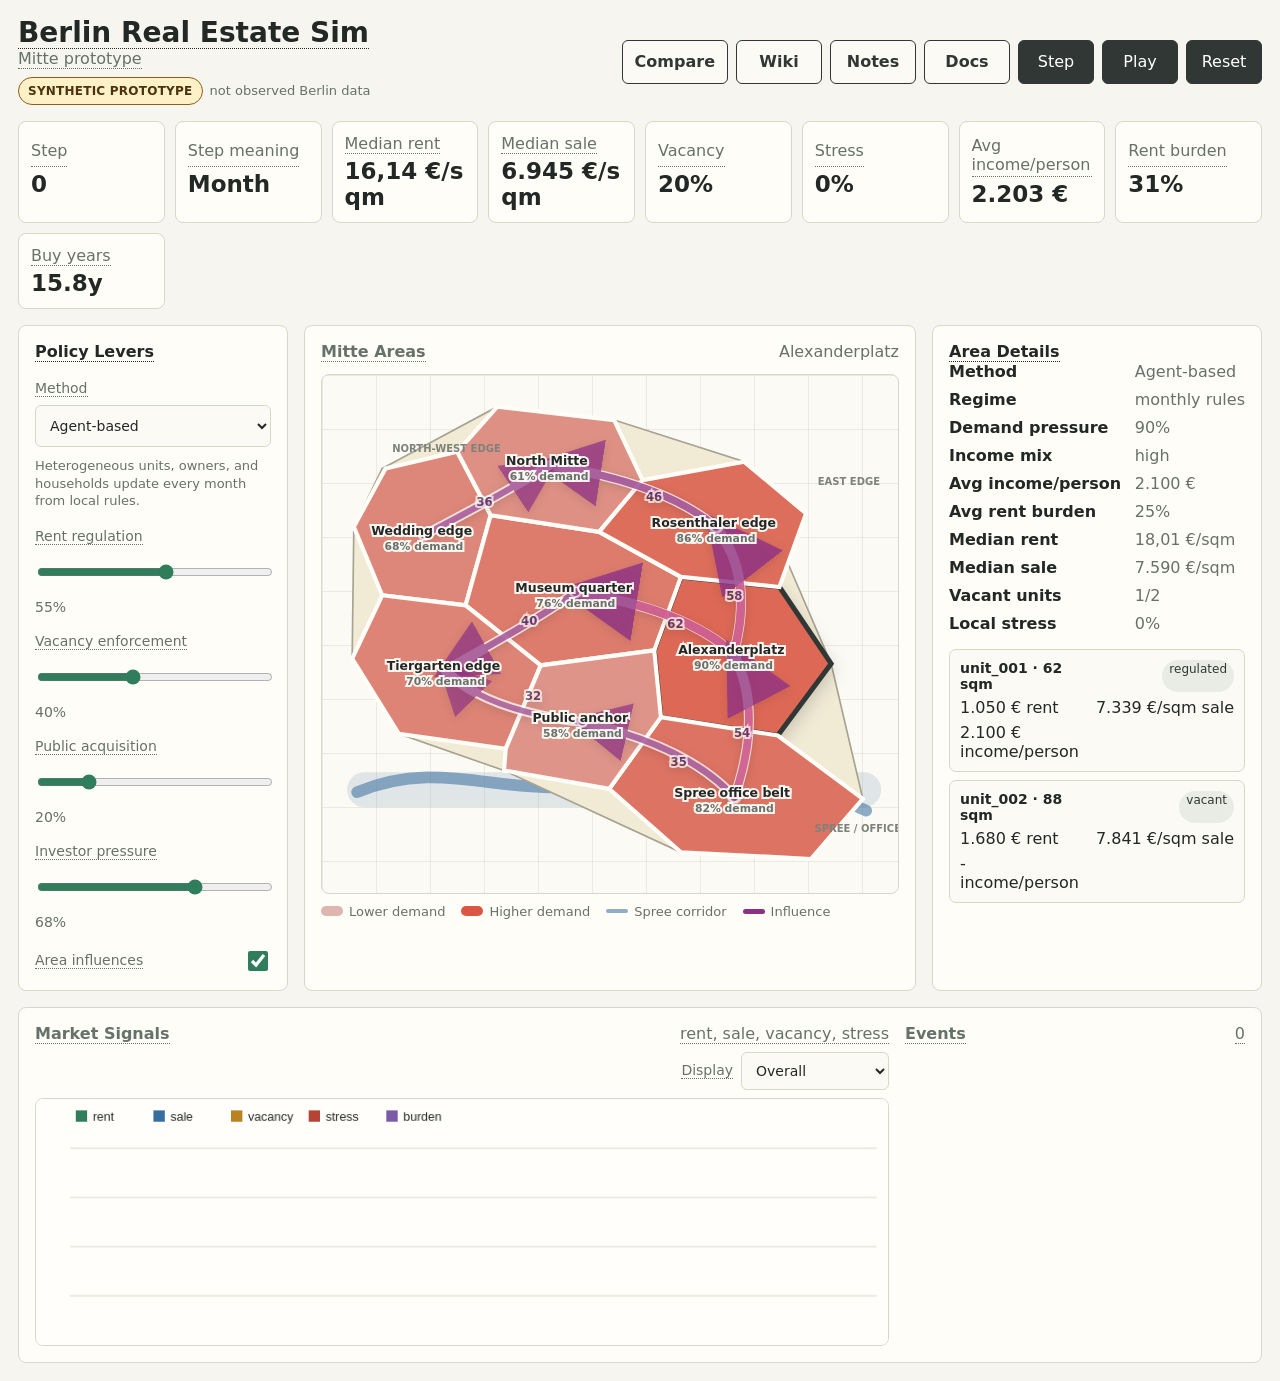
==== commit 955df33f: "feat: enhance documentation and UI to clarify synthetic data status - Updated README and current obs" ====
--- a/web/index.html
+++ b/web/index.html
@@ -29,6 +29,14 @@
             tabindex="0"
             data-tooltip="The first scenario focuses on Mitte. More districts can be added later with the same data structure."
           >Mitte prototype</p>
+          <div class="data-status-row" aria-label="data status">
+            <span
+              class="data-badge data-badge-synthetic info"
+              tabindex="0"
+              data-tooltip="Current scenario values, targets, and simulation outputs are synthetic prototype data. They are useful for structure and sensitivity testing, not empirical Berlin claims."
+            >Synthetic prototype</span>
+            <span>not observed Berlin data</span>
+          </div>
         </div>
         <div class="run-controls" aria-label="simulation controls">
           <a class="nav-link" href="compare.html">Compare</a>
@@ -266,6 +274,8 @@
       </section>
     </main>
 
+    <script src="scenario-content.js"></script>
+    <script src="scenario.js"></script>
     <script src="game.js"></script>
     <script>
       if ("serviceWorker" in navigator && location.protocol !== "file:") {
--- a/web/styles.css
+++ b/web/styles.css
@@ -89,6 +89,7 @@
 }
 
 .topbar p,
+.data-status-row,
 .section-heading span,
 .metrics span,
 .panel label,
@@ -179,6 +180,44 @@
   min-width: 0;
 }
 
+.data-status-row {
+  display: flex;
+  flex-wrap: wrap;
+  align-items: center;
+  gap: 7px;
+  margin-top: 8px;
+  font-size: 13px;
+  line-height: 1.35;
+}
+
+.data-badge {
+  display: inline-flex;
+  align-items: center;
+  min-height: 28px;
+  padding: 4px 9px;
+  border: 1px solid #8f5e16;
+  border-radius: 999px;
+  color: #4b3210;
+  font-size: 12px;
+  font-weight: 800;
+  letter-spacing: 0.02em;
+  text-transform: uppercase;
+}
+
+.data-badge.info {
+  border-bottom-style: solid;
+}
+
+.data-badge-synthetic {
+  background: #fff1c7;
+}
+
+.data-badge-observed {
+  border-color: #2f7d5b;
+  background: #dff3e9;
+  color: #1f513c;
+}
+
 button {
   min-width: 76px;
   min-height: 44px;
@@ -632,16 +671,27 @@
 .wiki-entry {
   display: grid;
   gap: 10px;
+  min-width: 0;
   padding: 14px;
   border: 1px solid var(--line);
   border-radius: 8px;
   background: var(--panel);
 }
 
+.wiki-doc-entry {
+  border-left: 4px solid var(--blue);
+}
+
 .wiki-entry p {
   color: var(--muted);
   font-size: 14px;
   line-height: 1.45;
+  overflow-wrap: anywhere;
+}
+
+.wiki-entry a {
+  color: var(--blue);
+  font-weight: 740;
 }
 
 .wiki-entry details {
@@ -782,6 +832,39 @@
   line-height: 1.4;
 }
 
+.milestone-sidebar {
+  display: grid;
+  gap: 8px;
+  min-width: 0;
+  padding: 12px;
+  border: 1px solid var(--line);
+  border-left: 4px solid var(--green);
+  border-radius: 8px;
+  background: #fbfaf4;
+}
+
+.milestone-sidebar > span,
+.milestone-card > span {
+  color: var(--green);
+  font-size: 12px;
+  font-weight: 780;
+  text-transform: uppercase;
+}
+
+.milestone-sidebar strong {
+  font-size: 18px;
+}
+
+.milestone-sidebar ul {
+  display: grid;
+  gap: 5px;
+  margin: 0;
+  padding-left: 18px;
+  color: var(--muted);
+  font-size: 13px;
+  line-height: 1.35;
+}
+
 .notes-sidebar label {
   display: grid;
   gap: 8px;
@@ -815,7 +898,14 @@
   gap: 12px;
 }
 
+.milestone-list {
+  display: grid;
+  grid-template-columns: repeat(2, minmax(0, 1fr));
+  gap: 12px;
+}
+
 .note-card,
+.milestone-card,
 .version-card {
   display: grid;
   gap: 10px;
@@ -836,6 +926,22 @@
   color: var(--muted);
   font-size: 14px;
   line-height: 1.45;
+}
+
+.milestone-card p {
+  color: var(--muted);
+  font-size: 14px;
+  line-height: 1.45;
+}
+
+.milestone-card ul {
+  display: grid;
+  gap: 5px;
+  margin: 0;
+  padding-left: 18px;
+  color: var(--muted);
+  font-size: 13px;
+  line-height: 1.35;
 }
 
 .note-card code {
@@ -888,7 +994,7 @@
 
 .docs-layout {
   display: grid;
-  grid-template-columns: 300px minmax(0, 1fr);
+  grid-template-columns: minmax(240px, 300px) minmax(0, 1fr);
   gap: 16px;
   align-items: start;
 }
@@ -896,6 +1002,7 @@
 .docs-sidebar {
   display: grid;
   gap: 14px;
+  min-width: 0;
 }
 
 .docs-sidebar label {
@@ -917,13 +1024,31 @@
 
 .docs-nav {
   display: grid;
+  gap: 14px;
+  min-width: 0;
+}
+
+.docs-nav-group {
+  display: grid;
   gap: 8px;
+  min-width: 0;
+}
+
+.docs-nav-group h3 {
+  margin: 0;
+  color: var(--muted);
+  font-size: 12px;
+  font-weight: 800;
+  letter-spacing: 0.08em;
+  text-transform: uppercase;
 }
 
 .docs-nav-item {
   display: grid;
   gap: 3px;
   min-height: 0;
+  min-width: 0;
+  width: 100%;
   padding: 10px;
   border-color: var(--line);
   background: #fbfaf4;
@@ -943,8 +1068,16 @@
   font-size: 12px;
 }
 
+.docs-nav-item strong,
+.docs-nav-item span,
+.docs-empty {
+  min-width: 0;
+  overflow-wrap: anywhere;
+}
+
 .docs-reader {
   min-width: 0;
+  overflow: hidden;
   padding: 16px;
   border: 1px solid var(--line);
   border-radius: 8px;
@@ -954,8 +1087,20 @@
 .markdown-body {
   display: grid;
   gap: 10px;
+  min-width: 0;
+  max-width: 100%;
   color: var(--ink);
   line-height: 1.55;
+  overflow-wrap: anywhere;
+}
+
+.docs-reader .section-heading span {
+  overflow-wrap: anywhere;
+}
+
+.markdown-body > * {
+  min-width: 0;
+  max-width: 100%;
 }
 
 .markdown-body h1,
@@ -968,6 +1113,7 @@
 .markdown-body p,
 .markdown-body li {
   color: var(--muted);
+  overflow-wrap: anywhere;
 }
 
 .markdown-body ul {
@@ -993,6 +1139,7 @@
   margin: 0;
   max-width: 100%;
   overflow-x: auto;
+  -webkit-overflow-scrolling: touch;
   padding: 10px;
   border-radius: 7px;
   background: #202623;
@@ -1003,6 +1150,19 @@
   padding: 0;
   background: transparent;
   color: inherit;
+}
+
+.markdown-body mjx-container {
+  max-width: 100%;
+  overflow-x: auto;
+  overflow-y: hidden;
+  -webkit-overflow-scrolling: touch;
+}
+
+.markdown-body svg,
+.markdown-body img {
+  max-width: 100%;
+  height: auto;
 }
 
 .chart-tools {
@@ -1066,6 +1226,12 @@
 
 .event-log li {
   font-size: 13px;
+}
+
+@media (max-width: 1120px) {
+  .docs-layout {
+    grid-template-columns: 260px minmax(0, 1fr);
+  }
 }
 
 @media (max-width: 980px) {
@@ -1084,6 +1250,7 @@
 
   .comparison-cards,
   .wiki-results,
+  .milestone-list,
   .notes-grid {
     grid-template-columns: 1fr;
   }
